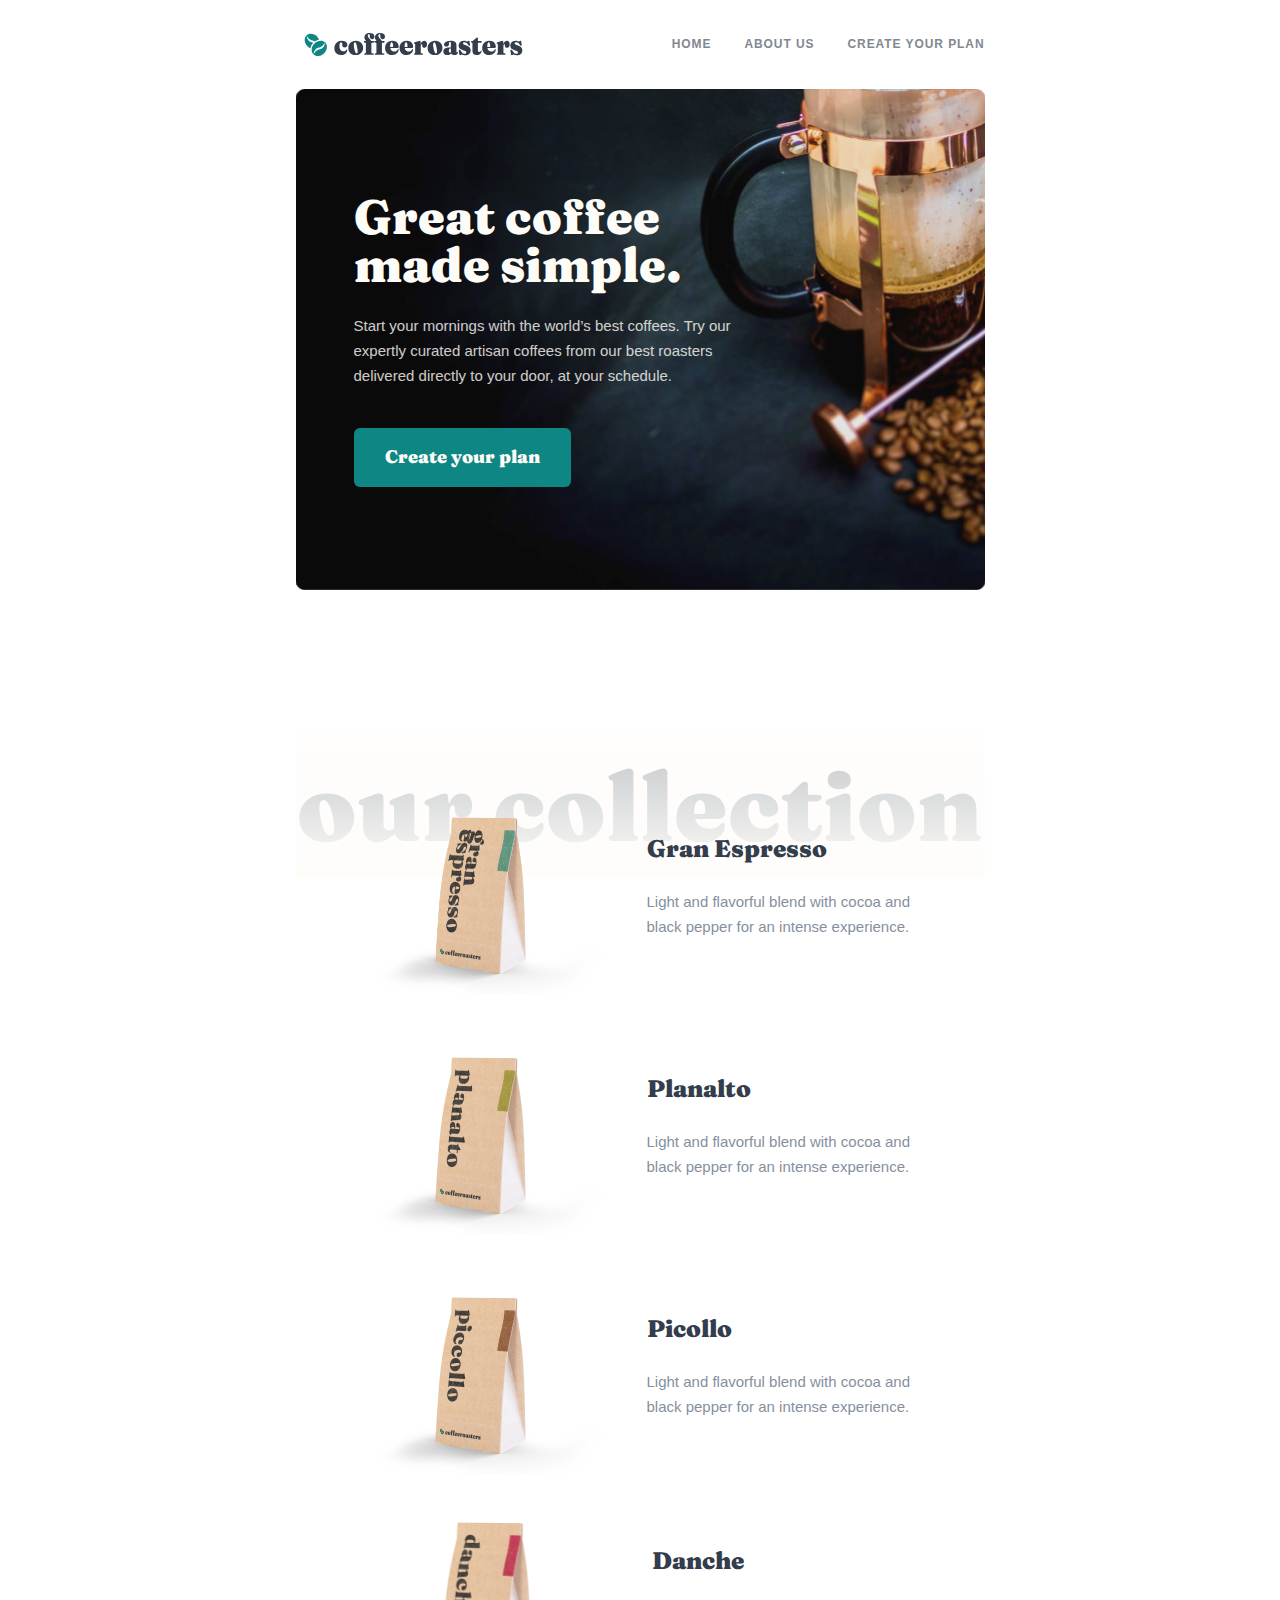
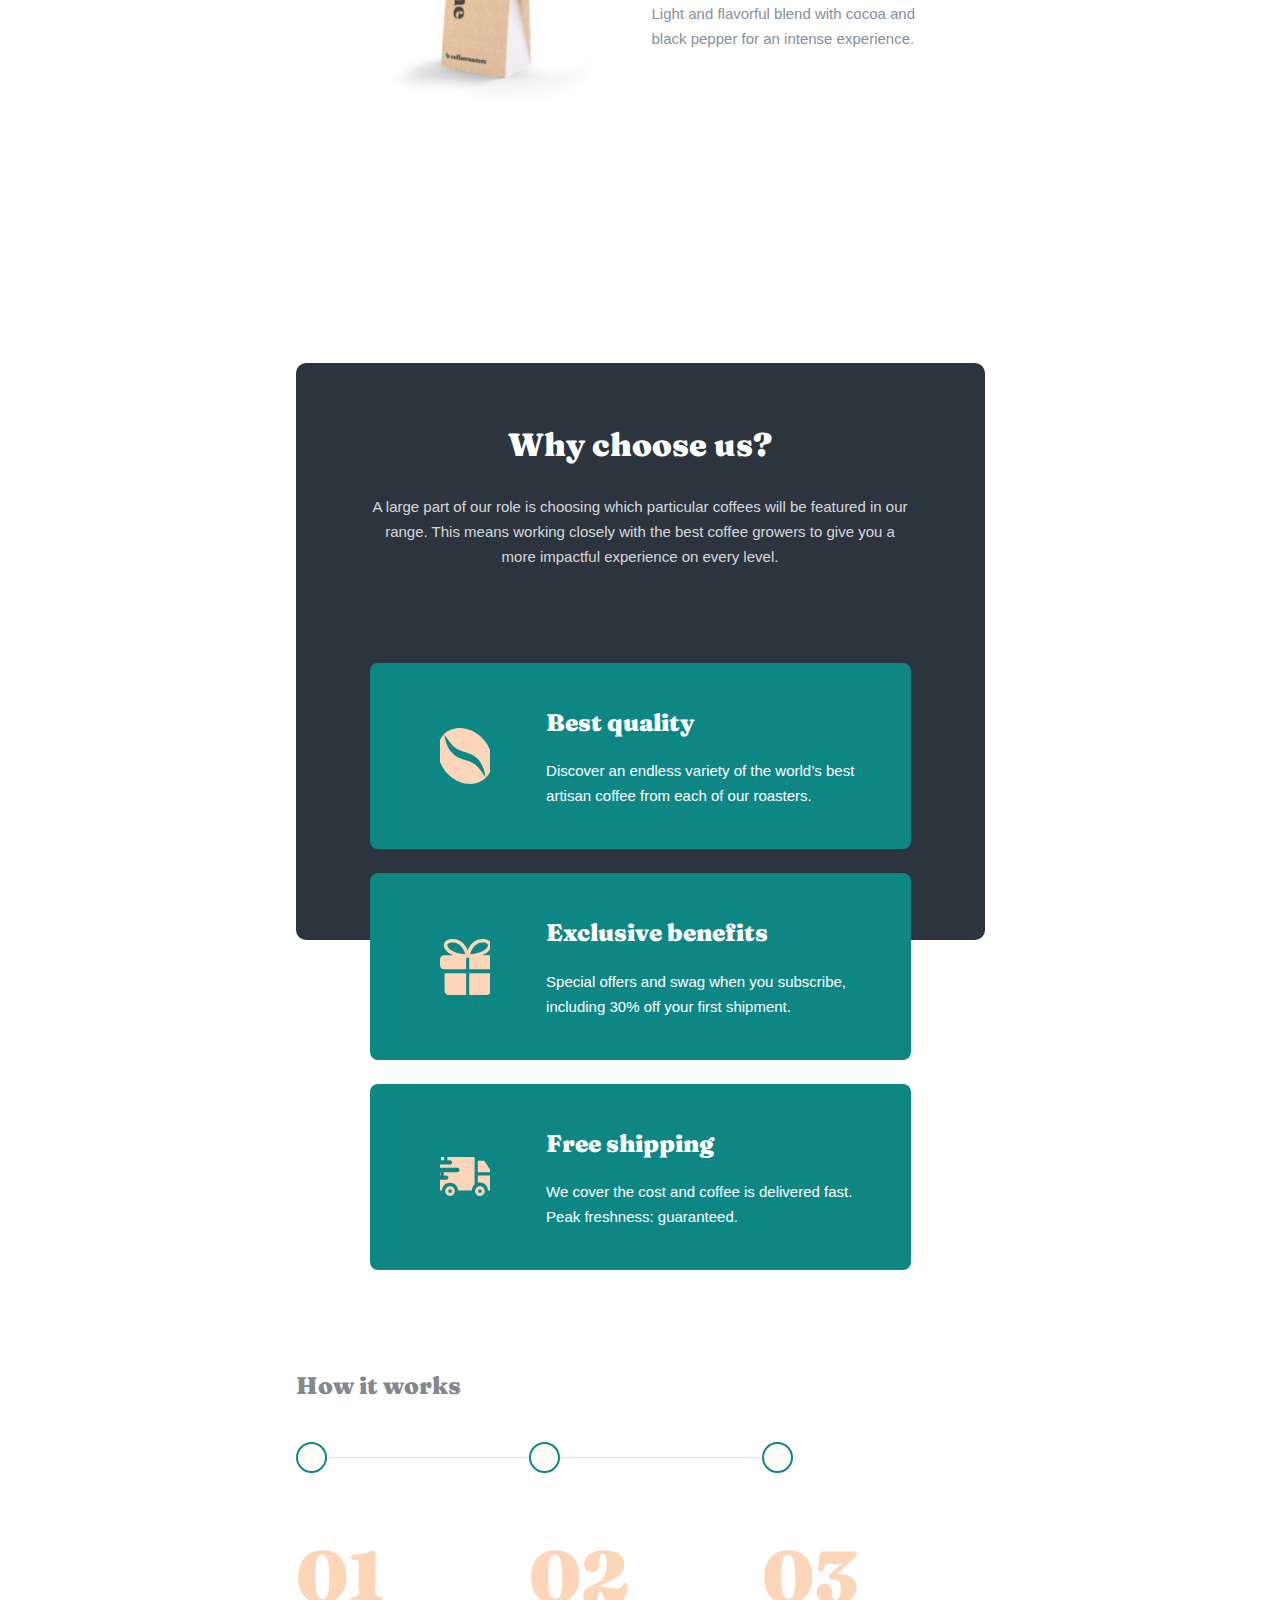
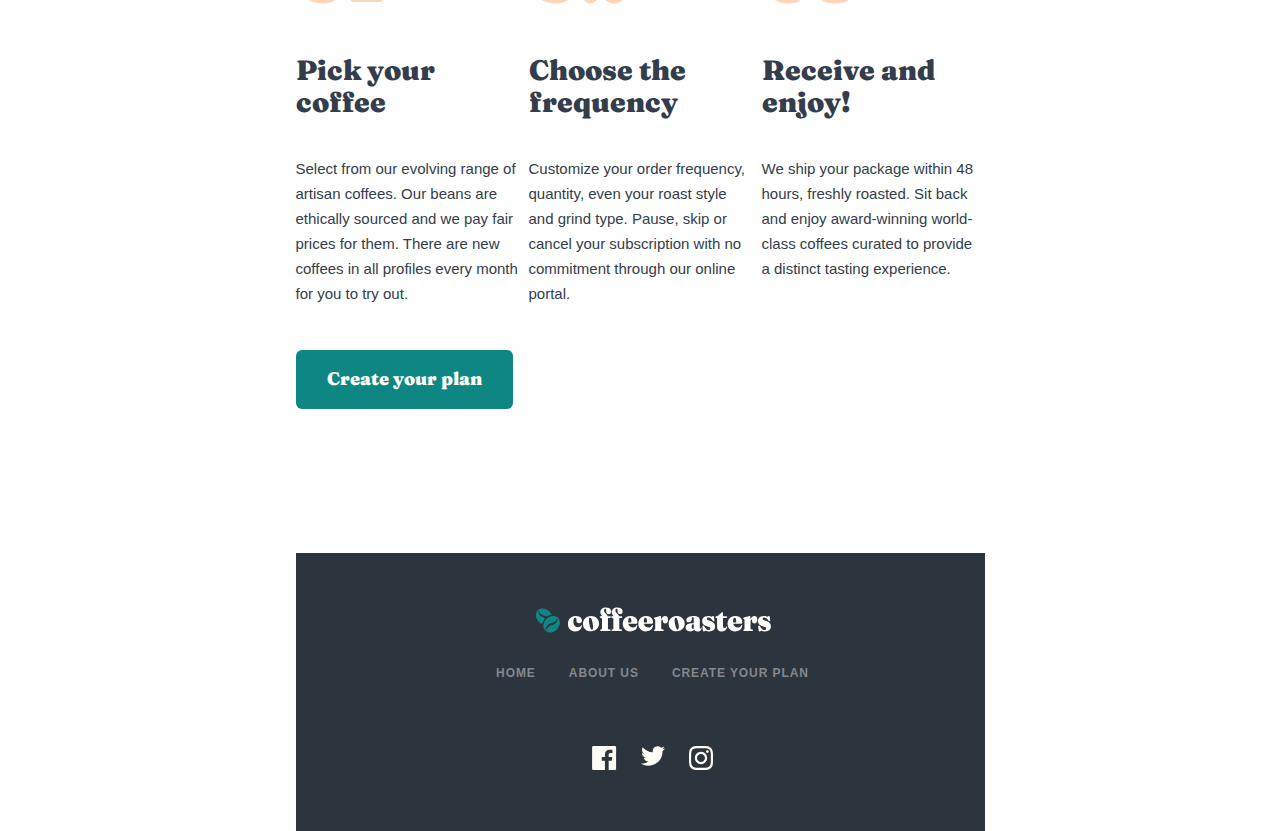
==== index.html @ a7ab8306 "yangi coffe maket" ====
<!DOCTYPE html>
<html lang="en">
  <head>
    <meta charset="UTF-8" />
    <meta http-equiv="X-UA-Compatible" content="IE=edge" />
    <meta name="viewport" content="width=device-width, initial-scale=1.0" />
    <title>Coffee - Bahromiy</title>
    <link rel="stylesheet" href="css/main.css" />
  </head>
  <body>

    <!-- <h1>Coffe - Muhammad Bahromiy</h1> -->

    <div class="container">
      <header class="site-header">
        <div class="site-header__container">
          <a href="#" class="site-header__logo">
            <img
              src="img/site-logo-black.svg"
              alt="Site logo"
              class="site-header__logo-img"
            />
          </a>

          <button class="site-header__burger">
            <span class="site-header__burger-inner"></span>
            <span class="visually-hidden">Menu toggler button</span>
          </button>

          <nav class="nav site-header__nav">
            <ul class="nav__list">
              <li class="nav__list-item">
                <a href="#" class="nav__link site-header__nav-link">Home</a>
              </li>
              <li class="nav__list-item">
                <a href="#" class="nav__link site-header__nav-link">About us</a>
              </li>
              <li class="nav__list-item">
                <a href="#" class="nav__link site-header__nav-link"
                  >Create your plan</a
                >
              </li>
            </ul>
          </nav>
        </div>
      </header>
    </div>

    <main>
      <!-- INTRO -->
      <div class="container">
        <div class="intro intro__content-wrapper">
          <div class="intro__content">
            <p class="intro__title">Great coffee made simple.</p>
            <p class="intro__description">
              Start your mornings with the world’s best coffees. Try our
              expertly curated artisan coffees from our best roasters delivered
              directly to your door, at your schedule.
            </p>
            <a href="#" class="intro__link main-link">Create your plan</a>
          </div>
        </div>
      </div>
      <!-- // INTRO -->

      <!-- COLLECTION -->
      <div class="container">
        <section class="collection">
          <h2 class="collection__title">Our Collection</h2>
          <ul class="collection__list">
            <li class="collection__item">
              <img
                src="img/gran-espresso.png"
                class="collection__item-img"
                width="256"
                height="193"
                alt="Coffee"
              />
              <div class="collection__item-content">
                <h3 class="collection__item-title">Gran Espresso</h3>
                <p class="collection__item-description">
                  Light and flavorful blend with cocoa and black pepper for an
                  intense experience.
                </p>
              </div>
            </li>
            <li class="collection__item">
              <img
                src="img/planato.png"
                class="collection__item-img"
                width="256"
                height="193"
                alt="Coffee"
              />
              <div class="collection__item-content">
                <h3 class="collection__item-title">Planalto</h3>
                <p class="collection__item-description">
                  Light and flavorful blend with cocoa and black pepper for an
                  intense experience.
                </p>
              </div>
            </li>
            <li class="collection__item">
              <img
                src="img/picollo.png"
                class="collection__item-img"
                width="256"
                height="193"
                alt="Coffee"
              />
              <div class="collection__item-content">
                <h3 class="collection__item-title">Picollo</h3>
                <p class="collection__item-description">
                  Light and flavorful blend with cocoa and black pepper for an
                  intense experience.
                </p>
              </div>
            </li>
            <li class="collection__item">
              <img
                src="img/danche.png"
                class="collection__item-img"
                width="234"
                height="177"
                alt="Coffee"
              />
              <div class="collection__item-content">
                <h3 class="collection__item-title">Danche</h3>
                <p class="collection__item-description">
                  Light and flavorful blend with cocoa and black pepper for an
                  intense experience.
                </p>
              </div>
            </li>
          </ul>
        </section>
        <!-- // COLLECTION -->
      </div>

      <!-- BENEFITS -->
      <div class="container">
        <section class="benefits">
          <div class="benefits__wrapper">
            <h2 class="benefits__title">Why choose us?</h2>
            <p class="benefits__description">
              A large part of our role is choosing which particular coffees will
              be featured in our range. This means working closely with the best
              coffee growers to give you a more impactful experience on every
              level.
            </p>
          </div>
          <ul class="benefits__list">
            <li class="benefits__list-item benefits__list-item--quality">
              <div class="benefits__list-item-wrapper">
                <h3 class="benefits__list-title">Best quality</h3>
                <p class="benefits__list-descriptiom">
                  Discover an endless variety of the world’s best artisan coffee
                  from each of our roasters.
                </p>
              </div>
            </li>
            <li class="benefits__list-item benefits__list-item--benefits">
              <div class="benefits__list-item-wrapper">
                <h3 class="benefits__list-title">Exclusive benefits</h3>
                <p class="benefits__list-descriptiom">
                  Special offers and swag when you subscribe, including 30% off
                  your first shipment.
                </p>
              </div>
            </li>
            <li class="benefits__list-item benefits__list-item--shipping">
              <div class="benefits__list-item-wrapper">
                <h3 class="benefits__list-title">Free shipping</h3>
                <p class="benefits__list-descriptiom">
                  We cover the cost and coffee is delivered fast. Peak
                  freshness: guaranteed.
                </p>
              </div>
            </li>
          </ul>
        </section>
      </div>  

      <!-- WORKS -->
      <div class="container">
        <section class="works">
          <h2 class="works__title">How it works</h2>
          <ol class="works__list">
            <li class="works__list-item works-item">
              <p class="works-item__number">01</p>
              <h3 class="works-item__title works-item__title--coffee">
                Pick your coffee
              </h3>
              <p class="works-item__description">
                Select from our evolving range of artisan coffees. Our beans are
                ethically sourced and we pay fair prices for them. There are new
                coffees in all profiles every month for you to try out.
              </p>
            </li>
            <li class="works__list-item works-item">
              <p class="works-item__number">02</p>
              <h3 class="works-item__title">Choose the frequency</h3>
              <p class="works-item__description">
                Customize your order frequency, quantity, even your roast style
                and grind type. Pause, skip or cancel your subscription with no
                commitment through our online portal.
              </p>
            </li>
            <li class="works__list-item works-item">
              <p class="works-item__number">03</p>
              <h3 class="works-item__title">Receive and enjoy!</h3>
              <p class="works-item__description">
                We ship your package within 48 hours, freshly roasted. Sit back
                and enjoy award-winning world-class coffees curated to provide a
                distinct tasting experience.
              </p>
            </li>
          </ol>
          <div class="works__link-wrapper">
            <a href="#" class="works-link main-link intro-link"
              >Create your plan</a
            >
          </div>
        </section>
      </div>

      <!-- // WORKS -->

      <!-- FOOTER -->
      <div class="container">
        <footer class="footer">
          <div class="footer__container">
            <a href="" class="footer__logo">
              <img
                src="img/site-logo-white.svg"
                alt="Site logo"
                class="footer__logo-img"
              />
            </a>
            <div class="footer__nav-media-wrapper">
              <nav class="nav footer__nav">
                <ul class="nav__list">
                  <li class="nav__list-item footer__nav-item">Home</li>
                  <li class="nav__list-item footer__nav-item">About us</li>
                  <li class="nav__list-item footer__nav-item">
                    Create your plan
                  </li>
                </ul>
              </nav>
              <ul class="footer__social-media-links">
                <li class="footer__media-link">
                  <a href="#" class="nav__link">
                    <svg
                      class="footer__media-link-hover"
                      width="25"
                      height="24"
                      viewBox="0 0 25 24"
                      fill="#FEFCF7"
                      xmlns="http://www.w3.org/2000/svg"
                    >
                      <path
                        d="M22.7752 0H1.42522C0.69322 0 0.10022 0.593 0.10022 1.325V22.676C0.10022 23.407 0.69322 24 1.42522 24H12.9202V14.706H9.79222V11.084H12.9202V8.413C12.9202 5.313 14.8132 3.625 17.5792 3.625C18.9042 3.625 20.0422 3.724 20.3742 3.768V7.008L18.4562 7.009C16.9522 7.009 16.6612 7.724 16.6612 8.772V11.085H20.2482L19.7812 14.707H16.6612V24H22.7772C23.5072 24 24.1002 23.407 24.1002 22.675V1.325C24.1002 0.593 23.5072 0 22.7752 0Z"
                      />
                    </svg>
                  </a>
                </li>
                <li class="footer__media-link">
                  <a href="#" class="nav__link">
                    <svg
                      class="footer__media-link-hover"
                      width="24"
                      height="20"
                      viewBox="0 0 24 20"
                      fill="#FEFCF7"
                      xmlns="http://www.w3.org/2000/svg"
                    >
                      <path
                        id="Path"
                        d="M24 2.55705C23.117 2.94905 22.168 3.21305 21.172 3.33205C22.189 2.72305 22.97 1.75805 23.337 0.608047C22.386 1.17205 21.332 1.58205 20.21 1.80305C19.313 0.846047 18.032 0.248047 16.616 0.248047C13.437 0.248047 11.101 3.21405 11.819 6.29305C7.728 6.08805 4.1 4.12805 1.671 1.14905C0.381 3.36205 1.002 6.25705 3.194 7.72305C2.388 7.69705 1.628 7.47605 0.965 7.10705C0.911 9.38805 2.546 11.522 4.914 11.997C4.221 12.185 3.462 12.229 2.69 12.081C3.316 14.037 5.134 15.46 7.29 15.5C5.22 17.123 2.612 17.848 0 17.54C2.179 18.937 4.768 19.752 7.548 19.752C16.69 19.752 21.855 12.031 21.543 5.10605C22.505 4.41105 23.34 3.54405 24 2.55705Z"
                      />
                    </svg>
                  </a>
                </li>
                <li class="footer__media-link">
                  <a href="#" class="nav__link">
                    <svg
                      class="footer__media-link-hover"
                      width="24"
                      height="24"
                      viewBox="0 0 24 24"
                      fill="#FEFCF7"
                      xmlns="http://www.w3.org/2000/svg"
                    >
                      <path
                        id="Shape"
                        fill-rule="evenodd"
                        clip-rule="evenodd"
                        d="M12 0C8.741 0 8.333 0.014 7.053 0.072C2.695 0.272 0.273 2.69 0.073 7.052C0.014 8.333 0 8.741 0 12C0 15.259 0.014 15.668 0.072 16.948C0.272 21.306 2.69 23.728 7.052 23.928C8.333 23.986 8.741 24 12 24C15.259 24 15.668 23.986 16.948 23.928C21.302 23.728 23.73 21.31 23.927 16.948C23.986 15.668 24 15.259 24 12C24 8.741 23.986 8.333 23.928 7.053C23.732 2.699 21.311 0.273 16.949 0.073C15.668 0.014 15.259 0 12 0ZM12 2.163C15.204 2.163 15.584 2.175 16.85 2.233C20.102 2.381 21.621 3.924 21.769 7.152C21.827 8.417 21.838 8.797 21.838 12.001C21.838 15.206 21.826 15.585 21.769 16.85C21.62 20.075 20.105 21.621 16.85 21.769C15.584 21.827 15.206 21.839 12 21.839C8.796 21.839 8.416 21.827 7.151 21.769C3.891 21.62 2.38 20.07 2.232 16.849C2.174 15.584 2.162 15.205 2.162 12C2.162 8.796 2.175 8.417 2.232 7.151C2.381 3.924 3.896 2.38 7.151 2.232C8.417 2.175 8.796 2.163 12 2.163ZM5.838 12C5.838 8.597 8.597 5.838 12 5.838C15.403 5.838 18.162 8.597 18.162 12C18.162 15.404 15.403 18.163 12 18.163C8.597 18.163 5.838 15.403 5.838 12ZM12 16C9.791 16 8 14.21 8 12C8 9.791 9.791 8 12 8C14.209 8 16 9.791 16 12C16 14.21 14.209 16 12 16ZM16.965 5.595C16.965 4.8 17.61 4.155 18.406 4.155C19.201 4.155 19.845 4.8 19.845 5.595C19.845 6.39 19.201 7.035 18.406 7.035C17.61 7.035 16.965 6.39 16.965 5.595Z"
                      />
                    </svg>
                  </a>
                </li>
              </ul>
            </div>
          </div>
        </footer>
      </div>

      <!-- // FOOTER -->
      <script>
        const elToggler = document.querySelector(".site-header__burger");
        const elHeader = document.querySelector(".site-header");

        elToggler.addEventListener("click", function () {
          elHeader.classList.toggle("site-header__nav--opened");
          elToggler.classList.toggle("site-header__burger--opened");
        });
      </script>
    </main>
  </body>
</html>
---- css/main.css ----
*,
*::before,
*::after {
  box-sizing: border-box;
}

body {
  margin: 0;
  padding: 0;
  font-family: "Barlow", "Arial", sans-serif;
  font-size: 16px;
  line-height: 1.6;
  color: #333D4B;
}

img {
  display: block;
}

.visually-hidden {
  clip: rect(0 0 0 0);
  -webkit-clip-path: inset(50%);
          clip-path: inset(50%);
  height: 1px;
  overflow: hidden;
  position: absolute;
  white-space: nowrap;
  width: 1px;
}

/* barlow-regular - latin */
@font-face {
  font-family: "Barlow";
  font-style: normal;
  font-weight: 400;
  src: local(""), url("../fonts/barlow-v12-latin-regular.woff2") format("woff2"), url("../fonts/barlow-v12-latin-regular.woff") format("woff"); /* Chrome 6+, Firefox 3.6+, IE 9+, Safari 5.1+ */
}
/* barlow-700 - latin */
@font-face {
  font-family: "Barlow";
  font-style: normal;
  font-weight: 700;
  src: local(""), url("../fonts/barlow-v12-latin-700.woff2") format("woff2"), url("../fonts/barlow-v12-latin-700.woff") format("woff"); /* Chrome 6+, Firefox 3.6+, IE 9+, Safari 5.1+ */
}
/* fraunces-regular - latin */
@font-face {
  font-family: "Fraunces";
  font-style: normal;
  font-weight: 400;
  src: local(""), url("../fonts/fraunces-v23-latin-regular.woff2") format("woff2"), url("../fonts/fraunces-v23-latin-regular.woff") format("woff"); /* Chrome 6+, Firefox 3.6+, IE 9+, Safari 5.1+ */
}
/* fraunces-900 - latin */
@font-face {
  font-family: "Fraunces";
  font-style: normal;
  font-weight: 900;
  src: local(""), url("../fonts/fraunces-v23-latin-900.woff2") format("woff2"), url("../fonts/fraunces-v23-latin-900.woff") format("woff"); /* Chrome 6+, Firefox 3.6+, IE 9+, Safari 5.1+ */
}
/*! normalize.css v8.0.1 | MIT License | github.com/necolas/normalize.css */
/* Document
   ========================================================================== */
/**
 * 1. Correct the line height in all browsers.
 * 2. Prevent adjustments of font size after orientation changes in iOS.
 */
html {
  line-height: 1.15; /* 1 */
  -webkit-text-size-adjust: 100%; /* 2 */
}

/* Sections
   ========================================================================== */
/**
 * Remove the margin in all browsers.
 */
body {
  margin: 0;
}

/**
 * Render the `main` element consistently in IE.
 */
main {
  display: block;
}

/**
 * Correct the font size and margin on `h1` elements within `section` and
 * `article` contexts in Chrome, Firefox, and Safari.
 */
h1 {
  font-size: 2em;
  margin: 0.67em 0;
}

/* Grouping content
   ========================================================================== */
/**
 * 1. Add the correct box sizing in Firefox.
 * 2. Show the overflow in Edge and IE.
 */
hr {
  box-sizing: content-box; /* 1 */
  height: 0; /* 1 */
  overflow: visible; /* 2 */
}

/**
 * 1. Correct the inheritance and scaling of font size in all browsers.
 * 2. Correct the odd `em` font sizing in all browsers.
 */
pre {
  font-family: monospace, monospace; /* 1 */
  font-size: 1em; /* 2 */
}

/* Text-level semantics
   ========================================================================== */
/**
 * Remove the gray background on active links in IE 10.
 */
a {
  background-color: transparent;
}

/**
 * 1. Remove the bottom border in Chrome 57-
 * 2. Add the correct text decoration in Chrome, Edge, IE, Opera, and Safari.
 */
abbr[title] {
  border-bottom: none; /* 1 */
  text-decoration: underline; /* 2 */
  -webkit-text-decoration: underline dotted;
          text-decoration: underline dotted; /* 2 */
}

/**
 * Add the correct font weight in Chrome, Edge, and Safari.
 */
b,
strong {
  font-weight: bolder;
}

/**
 * 1. Correct the inheritance and scaling of font size in all browsers.
 * 2. Correct the odd `em` font sizing in all browsers.
 */
code,
kbd,
samp {
  font-family: monospace, monospace; /* 1 */
  font-size: 1em; /* 2 */
}

/**
 * Add the correct font size in all browsers.
 */
small {
  font-size: 80%;
}

/**
 * Prevent `sub` and `sup` elements from affecting the line height in
 * all browsers.
 */
sub,
sup {
  font-size: 75%;
  line-height: 0;
  position: relative;
  vertical-align: baseline;
}

sub {
  bottom: -0.25em;
}

sup {
  top: -0.5em;
}

/* Embedded content
   ========================================================================== */
/**
 * Remove the border on images inside links in IE 10.
 */
img {
  border-style: none;
}

/* Forms
   ========================================================================== */
/**
 * 1. Change the font styles in all browsers.
 * 2. Remove the margin in Firefox and Safari.
 */
button,
input,
optgroup,
select,
textarea {
  font-family: inherit; /* 1 */
  font-size: 100%; /* 1 */
  line-height: 1.15; /* 1 */
  margin: 0; /* 2 */
}

/**
 * Show the overflow in IE.
 * 1. Show the overflow in Edge.
 */
button,
input { /* 1 */
  overflow: visible;
}

/**
 * Remove the inheritance of text transform in Edge, Firefox, and IE.
 * 1. Remove the inheritance of text transform in Firefox.
 */
button,
select { /* 1 */
  text-transform: none;
}

/**
 * Correct the inability to style clickable types in iOS and Safari.
 */
button,
[type=button],
[type=reset],
[type=submit] {
  -webkit-appearance: button;
}

/**
 * Remove the inner border and padding in Firefox.
 */
button::-moz-focus-inner,
[type=button]::-moz-focus-inner,
[type=reset]::-moz-focus-inner,
[type=submit]::-moz-focus-inner {
  border-style: none;
  padding: 0;
}

/**
 * Restore the focus styles unset by the previous rule.
 */
button:-moz-focusring,
[type=button]:-moz-focusring,
[type=reset]:-moz-focusring,
[type=submit]:-moz-focusring {
  outline: 1px dotted ButtonText;
}

/**
 * Correct the padding in Firefox.
 */
fieldset {
  padding: 0.35em 0.75em 0.625em;
}

/**
 * 1. Correct the text wrapping in Edge and IE.
 * 2. Correct the color inheritance from `fieldset` elements in IE.
 * 3. Remove the padding so developers are not caught out when they zero out
 *    `fieldset` elements in all browsers.
 */
legend {
  box-sizing: border-box; /* 1 */
  color: inherit; /* 2 */
  display: table; /* 1 */
  max-width: 100%; /* 1 */
  padding: 0; /* 3 */
  white-space: normal; /* 1 */
}

/**
 * Add the correct vertical alignment in Chrome, Firefox, and Opera.
 */
progress {
  vertical-align: baseline;
}

/**
 * Remove the default vertical scrollbar in IE 10+.
 */
textarea {
  overflow: auto;
}

/**
 * 1. Add the correct box sizing in IE 10.
 * 2. Remove the padding in IE 10.
 */
[type=checkbox],
[type=radio] {
  box-sizing: border-box; /* 1 */
  padding: 0; /* 2 */
}

/**
 * Correct the cursor style of increment and decrement buttons in Chrome.
 */
[type=number]::-webkit-inner-spin-button,
[type=number]::-webkit-outer-spin-button {
  height: auto;
}

/**
 * 1. Correct the odd appearance in Chrome and Safari.
 * 2. Correct the outline style in Safari.
 */
[type=search] {
  -webkit-appearance: textfield; /* 1 */
  outline-offset: -2px; /* 2 */
}

/**
 * Remove the inner padding in Chrome and Safari on macOS.
 */
[type=search]::-webkit-search-decoration {
  -webkit-appearance: none;
}

/**
 * 1. Correct the inability to style clickable types in iOS and Safari.
 * 2. Change font properties to `inherit` in Safari.
 */
::-webkit-file-upload-button {
  -webkit-appearance: button; /* 1 */
  font: inherit; /* 2 */
}

/* Interactive
   ========================================================================== */
/*
 * Add the correct display in Edge, IE 10+, and Firefox.
 */
details {
  display: block;
}

/*
 * Add the correct display in all browsers.
 */
summary {
  display: list-item;
}

/* Misc
   ========================================================================== */
/**
 * Add the correct display in IE 10+.
 */
template {
  display: none;
}

/**
 * Add the correct display in IE 10.
 */
[hidden] {
  display: none;
}

.container {
  max-width: 1310px;
  margin: 0 auto;
  padding: 0 15px;
}

@media only screen and (max-width: 1280px) {
  .container {
    max-width: 719px;
  }
}
@media only screen and (max-width: 689px) {
  .container {
    max-width: 357px;
  }
}
.nav__list {
  padding: 0;
  margin: 0;
  list-style: none;
  display: flex;
}

.nav__list-item {
  color: #83888F;
  margin-right: 33px;
  font-weight: 700;
  font-size: 12px;
  line-height: 15px;
  letter-spacing: 0.923077px;
  text-transform: uppercase;
}

.nav__list-item:last-child {
  margin-right: 0;
}

.nav__link {
  text-decoration: none;
  color: #83888F;
}

@media screen and (max-width: 689px) {
  .nav__list {
    flex-direction: column;
    align-items: center;
  }
  .nav__list-item {
    margin: 0;
    margin-bottom: 24px;
  }
  .nav__list-item:last-child {
    margin-bottom: 0;
  }
}
.intro {
  background-image: url(../img/backgorund-coffe.jpg);
  background-size: 100%;
  background-repeat: no-repeat;
  padding-top: 117px;
  padding-left: 85px;
  padding-bottom: 116px;
}

.intro__content {
  max-width: 520px;
}

.intro__title {
  font-family: "Fraunces", serif;
  font-weight: 900;
  font-size: 72px;
  line-height: 72px;
  color: #FEFCF7;
  margin: 0;
}

.intro__description {
  font-weight: 400;
  font-size: 16px;
  line-height: 26px;
  color: #FEFCF7;
  mix-blend-mode: normal;
  margin: 0;
  margin-top: 32px;
  margin-bottom: 56px;
  opacity: 0.8;
}

@media screen and (max-width: 1280px) {
  .intro {
    background-image: url(../../img/intro-bg-tablet.png);
    background-size: cover;
    background-position: center;
    max-width: 689px;
    height: 500;
    padding-top: 104px;
    padding-left: 58px;
    padding-bottom: 103px;
  }
  .intro__content {
    max-width: 398px;
  }
  .intro__title {
    font-size: 48px;
    line-height: 48px;
  }
  .intro__description {
    font-size: 15px;
    line-height: 25px;
    margin: 24px 0 40px;
  }
}
@media screen and (max-width: 1280px) {
  .intro {
    background-image: url(../../img/intro-bg-tablet.png);
  }
}
@media screen and (max-width: 689px) {
  .intro__content-wrapper {
    position: relative;
  }
  .intro {
    background-image: url(../../img/intro-bg-mobile.png);
    max-width: 327px;
    padding: 100px 24px;
  }
  .intro__content {
    max-width: 279px;
    text-align: center;
  }
  .intro__title {
    font-size: 40px;
    line-height: 40px;
  }
  .intro__description {
    margin-bottom: 39px;
  }
}
.site-header__container {
  display: flex;
  align-items: center;
  justify-content: space-between;
  padding-top: 32px;
  padding-bottom: 32px;
}

.site-header__logo {
  z-index: 1;
}

.site-header__logo-img {
  width: 236px;
  height: 26px;
}

.site-header__burger {
  display: none;
  z-index: 1;
}

.site-header__nav-link:hover {
  transition: 0.5s ease all;
  color: #333D4B;
}

@media screen and (max-width: 1280px) {
  .site-header__logo-img {
    width: 235px;
    height: 25px;
  }
}
@media only screen and (max-width: 689px) {
  @-webkit-keyframes nav-open {
    0% {
      transform: translateY(-100%);
    }
  }
  @keyframes nav-open {
    0% {
      transform: translateY(-100%);
    }
  }
  .site-header {
    position: relative;
  }
  .site-header__nav {
    display: none;
    position: absolute;
    top: 100%;
    left: 0;
    width: 100%;
    height: calc(100vh - 82px);
    background-color: #fff;
    background: linear-gradient(180deg, #FEFCF7 55.94%, rgba(254, 252, 247, 0.504981) 100%);
  }
  .site-header__button {
    display: inline-block;
  }
  .site-header__logo-img {
    width: 140px;
    height: 18px;
  }
  .site-header__burger {
    cursor: pointer;
    min-height: 15px;
    width: 20px;
    display: block;
    border: none;
    background-color: transparent;
    padding: 0;
    position: relative;
  }
  .site-header__burger-inner,
.site-header__burger::after,
.site-header__burger::before {
    display: block;
    width: 20px;
    height: 3px;
    background-color: #333D4B;
    content: "";
    border-radius: 1.5px;
    transition: 0.5s ease all;
  }
  .site-header__burger-inner {
    margin: 3px 0;
  }
  .site-header__burger--opened .site-header__burger-inner {
    display: none;
  }
  .site-header__burger--opened::before,
.site-header__burger--opened::after {
    position: absolute;
    top: 50%;
    left: 0;
  }
  .site-header__burger--opened::before {
    transform: translateY(-50%) rotate(45deg);
  }
  .site-header__burger--opened::after {
    transform: translateY(-50%) rotate(-45deg);
  }
  .site-header__nav--opened {
    background-color: #FEFCF7;
  }
  .site-header__nav--opened .site-header__nav {
    display: block;
    -webkit-animation: 0.3s ease nav-open;
            animation: 0.3s ease nav-open;
  }
  .site-header__nav-link {
    font-family: "Fraunces", serif;
    font-weight: 900;
    font-size: 24px;
    line-height: 32px;
    color: #333D4B;
  }
  .site-header__nav--opened {
    display: block;
    z-index: 1;
  }
}
.collection {
  margin-top: 136px;
}

.collection__title {
  margin: 0;
  font-family: "Fraunces", serif;
  font-size: 150px;
  text-align: center;
  font-weight: 900;
  position: relative;
  text-transform: lowercase;
  opacity: 0.5;
  line-height: 1.5;
  color: #333D4B;
}
.collection__title::before {
  position: absolute;
  left: 0%;
  right: 0%;
  top: 0%;
  bottom: 0%;
  content: "";
  display: block;
  background: linear-gradient(180deg, rgba(254, 252, 247, 0.412) 0%, #fefcf7 100%);
}

.collection__list {
  padding: 0;
  margin: 0;
  list-style: none;
  display: flex;
  flex-wrap: wrap;
  align-items: end;
  justify-content: center;
  transform: translateY(calc(-50% + 90px));
}

.collection__item {
  width: 256px;
  margin-right: 30px;
}

.collection__item:last-child {
  margin-right: 0;
}

.collection__item-title {
  margin-top: 71px;
  margin-bottom: 24px;
  font-family: "Fraunces", serif;
  font-weight: 900;
  font-size: 24px;
  line-height: 32px;
  text-align: center;
  color: #333D4B;
}

.collection__item-description {
  margin: 0;
  text-align: center;
  color: #85909e;
}

@media screen and (max-width: 1280px) {
  .collection {
    margin-top: 144px;
  }
  .collection__title {
    font-size: 96px;
  }
  .collection__list {
    flex-direction: column;
    transform: translateY(-76px);
    padding-left: 59px;
  }
  .collection__item {
    display: flex;
    align-items: center;
    width: 100%;
    margin: 0;
    margin-bottom: 47px;
  }
  .collection__item:last-child {
    margin-bottom: 0;
    padding-left: 27px;
  }
  .collection__item-content {
    max-width: 282px;
    margin-left: 36px;
    padding-bottom: 24px;
  }
  .collection__item-title {
    text-align: left;
    margin: 0;
    margin-bottom: 24px;
    line-height: 32px;
  }
  .collection__item-description {
    margin: 0;
    text-align: left;
    color: #85909e;
    font-size: 15px;
    line-height: 25px;
  }
}
@media screen and (max-width: 689px) {
  .collection {
    margin-top: 120px;
  }
  .collection__title {
    font-size: 40px;
    text-align: center;
  }
  .collection__list {
    flex-direction: column;
    margin-top: 80px;
    align-items: center;
    padding: 0;
  }
  .collection__item {
    display: flex;
    flex-direction: column;
    width: 100%;
    margin: 0;
  }
  .collection__item:last-child {
    padding-left: 0;
  }
  .collection__item-title, .collection__item-description {
    text-align: center;
  }
  .collection__item-content {
    margin: 0;
  }
}
.benefits {
  position: relative;
  margin-top: 188px;
  color: #fff;
}
.benefits::before {
  height: 577px;
  position: absolute;
  top: 0;
  left: 0;
  width: 100%;
  background-color: #2C343E;
  border-radius: 10px;
  padding: 100px 85px;
  color: #FEFCF7;
  padding: 100px 317px 370px;
  padding: 0;
  content: "";
}

.benefits__wrapper {
  text-align: center;
  position: relative;
  z-index: 1;
  color: #fff;
  max-width: 540px;
  margin: 0 auto;
  padding-top: 100px;
}

.benefits__title {
  font-family: "Fraunces";
  font-weight: 900;
  font-size: 40px;
  margin: 0 0 32px 0;
}

.benefits__description {
  margin: 0;
  mix-blend-mode: normal;
  opacity: 0.8;
}

.benefits__list {
  padding: 0;
  margin: 0;
  list-style: none;
  display: flex;
  align-items: stretch;
  justify-content: center;
  flex-wrap: wrap;
  position: relative;
  z-index: 1;
  margin-top: 86px;
}

.benefits__list-item {
  background: #0E8784;
  border-radius: 8px;
  width: 350px;
  padding: 72px 48px 48px 47px;
  text-align: center;
  margin-right: 30px;
}
.benefits__list-item:nth-child(3n) {
  margin-right: 0;
}

.benefits__list-item::before {
  background: url(../../img/coffee.svg) no-repeat center center;
  content: "";
  display: block;
  width: 71px;
  height: 71px;
  margin-left: 130px;
}

.benefits__list-title {
  margin: 0;
  margin-top: 56px;
  margin-bottom: 24px;
  font-family: "Fraunces";
  font-weight: 900;
  font-size: 24px;
}

.benefits__list-descriptiom {
  margin: 0;
}

.benefits__list-item--quality::before {
  background: url(../../img/coffee-bean.svg) no-repeat center center;
  content: "";
  display: block;
  width: 71px;
  height: 71px;
  margin: 0 auto;
}

.benefits__list-item--benefits::before {
  background: url(../../img/exclusive-benefits.svg);
  content: "";
  display: block;
  margin: 0 auto;
}

.benefits__list-item--shipping::before {
  background: url(../../img/delivery.svg) no-repeat center center;
  content: "";
  display: block;
  width: 71px;
  height: 71px;
  margin: 0 auto;
}

@media only screen and (max-width: 1280px) {
  .benefits {
    padding: 56px 74px 368px 74px;
    height: 573px;
  }
  .benefits__wrapper {
    padding: 0;
  }
  .benefits__title {
    font-size: 32px;
    margin: 0 0 24px 0;
  }
  .benefits__description {
    font-size: 15px;
    line-height: 25px;
  }
  .benefits__list {
    margin-top: 70px;
  }
  .benefits__list-item {
    width: 100%;
    padding: 41px 48px 41px 70px;
    text-align: left;
    margin-top: 24px;
    margin-right: 0;
    display: flex;
    justify-content: center;
    align-items: center;
  }
  .benefits__list-item-wrapper {
    width: 344px;
  }
  .benefits__list-title {
    margin: 0;
    margin-bottom: 16px;
  }
  .benefits__list-descriptiom {
    font-size: 15px;
    line-height: 25px;
  }
  .benefits__list-item--quality::before,
.benefits__list-item--benefits::before,
.benefits__list-item--shipping::before {
    margin: 0;
    margin-right: 56px;
    width: 55px;
    height: 56px;
    background-size: cover;
  }
  .benefits__list-item--shipping::before {
    width: 55px;
    height: 39px;
  }
}
@media only screen and (max-width: 689px) {
  .benefits {
    margin-top: 0px;
    padding: 64px 24px 661px 24px;
  }
  .benefits::before {
    height: 902px;
  }
  .benefits__title {
    font-size: 28px;
    line-height: 28px;
  }
  .benefits__list {
    margin-top: 64px;
  }
  .benefits__list-item {
    width: 100%;
    padding: 72px 35px 51px 35px;
    text-align: center;
    display: flex;
    flex-direction: column;
    align-items: center;
  }
  .benefits__list-item-wrapper {
    width: 100%;
  }
  .benefits__list-title {
    margin: 0;
    margin-top: 56px;
    margin-bottom: 24px;
  }
  .benefits__list-item--quality::before,
.benefits__list-item--benefits::before,
.benefits__list-item--shipping::before {
    margin: 0;
  }
}
.works {
  width: 1110px;
  display: block;
  margin: 0 auto;
  margin-top: 434px;
}

.works__title {
  font-family: "Fraunces", serif;
  font-style: normal;
  font-weight: 900;
  font-size: 24px;
  line-height: 32px;
  color: #83888F;
  margin: 0;
  margin-bottom: 80px;
}

.works__list {
  padding: 0;
  margin: 0;
  list-style: none;
  display: flex;
  width: 1045px;
  justify-content: flex-start;
  position: relative;
}

.works__list::before {
  position: absolute;
  right: 260px;
  top: 15px;
  content: "";
  display: block;
  width: 760px;
  height: 1px;
  background-color: #FDD6BA;
}

.works__link-wrapper {
  margin: 64px 0 200px;
}

@media screen and (max-width: 1280px) {
  .works {
    width: 689px;
  }
  .works__title {
    margin-bottom: 40px;
  }
  .works__list {
    width: 689px;
  }
  .works__list::before {
    width: 467px;
    left: 30px;
  }
  .works__link-wrapper {
    margin: 44px 0 144px;
  }
}
@media screen and (max-width: 689px) {
  .works {
    width: 100%;
    margin-top: 900px;
  }
  .works__title {
    margin-bottom: 80px;
    text-align: center;
  }
  .works__list {
    width: 327px;
    flex-direction: column;
    align-items: center;
    justify-content: space-between;
  }
  .works__list::before {
    display: none;
  }
  .works__link-wrapper {
    margin: 79px 0 120px;
    text-align: center;
  }
}
.works-item {
  margin-right: 95px;
}

.works-item:last-child {
  margin-right: 0;
}

.works__item-number {
  font-family: "Fraunces";
  font-style: normal;
  font-weight: 900;
  font-size: 72px;
  line-height: 72px;
  color: #FDD6BA;
}

.works-item:last-child {
  margin-right: 0;
}

.works-item__number {
  font-family: "Fraunces";
  font-style: normal;
  font-weight: 900;
  font-size: 72px;
  line-height: 72px;
  color: #FDD6BA;
  margin: 0;
}

.works-item__number::before {
  content: "";
  display: block;
  width: 31px;
  height: 31px;
  background: #FEFCF7;
  border: 2px solid #0E8784;
  border-radius: 50%;
  margin-bottom: 67px;
  position: relative;
  z-index: 1;
}

.works-item__title {
  -moz-columns: #85909e;
       columns: #85909e;
  font-family: "Fraunces", serif;
  font-style: normal;
  font-weight: 900;
  font-size: 32px;
  line-height: 36px;
  margin: 0;
  margin: 38px 0 42px;
}

.works-item__title--coffee {
  width: 255px;
}

.works-item__description {
  margin: 0;
}

@media screen and (max-width: 1280px) {
  .works-item {
    max-width: 223px;
    margin-right: 10px;
  }
  .works-item__title {
    -moz-columns: #85909e;
         columns: #85909e;
    font-family: "Fraunces", serif;
    font-style: normal;
    font-weight: 900;
    font-size: 28px;
    line-height: 32px;
    margin: 0;
    margin: 42px 0 38px;
  }
  .works-item__title--coffee {
    width: 100%;
  }
  .works-item__description {
    font-size: 15px;
    line-height: 25px;
  }
}
@media screen and (max-width: 689px) {
  .works-item {
    max-width: 327px;
    margin-right: 0;
    margin-bottom: 56px;
  }
  .works-item__number {
    text-align: center;
  }
  .works-item__number::before {
    display: none;
  }
  .works-item__title {
    text-align: center;
    margin: 24px 0 24px;
  }
  .works-item__description {
    max-width: 327px;
    text-align: center;
  }
}
.footer {
  background: #2C343E;
  padding-top: 47px;
  padding-bottom: 47px;
  padding-left: 85px;
  padding-right: 85px;
}

.footer__container {
  display: flex;
  align-items: center;
  justify-content: space-between;
  width: 1110px;
  margin-left: auto;
}

.footer__nav-media-wrapper {
  width: 772px;
  display: flex;
  align-items: center;
  justify-content: space-between;
}

.footer__social-media-links {
  padding: 0;
  margin: 0;
  list-style: none;
  display: flex;
}

.footer__media-link {
  margin-right: 24px;
}

.footer__media-link:last-child {
  margin-right: 0;
}

.footer__media-link-hover:hover {
  fill: #FDD6BA;
  transition: 0.5s ease all;
}

.footer__nav-item:hover {
  transition: 0.5s ease all;
  cursor: pointer;
  color: #FEFCF7;
}

@media screen and (max-width: 1280px) {
  .footer {
    padding: 54px 175px 54px 200px;
  }
  .footer__container {
    display: flex;
    align-items: center;
    justify-content: space-between;
    width: 1110px;
    margin-left: auto;
  }
  .footer__container {
    flex-direction: column;
    align-items: center;
    width: 100%;
    margin: 0;
  }
  .footer__nav-media-wrapper {
    width: 100%;
    display: flex;
    flex-direction: column;
    align-items: center;
    justify-content: space-between;
  }
  .footer__nav {
    margin-top: 33px;
    margin-bottom: 65px;
  }
}
@media screen and (max-width: 689px) {
  .footer {
    padding: 55px;
  }
}
.main-link {
  font-family: "Fraunces";
  font-size: 18px;
  min-width: 217px;
  display: inline-block;
  background-color: #0E8784;
  padding: 15px 31px;
  border-radius: 6px;
  color: #FEFCF7;
  text-decoration: none;
  font-weight: 700;
  text-align: center;
  transition: 0.5s ease all;
}
.main-link:hover {
  background: #66D2CF;
  cursor: pointer;
}/*# sourceMappingURL=main.css.map */
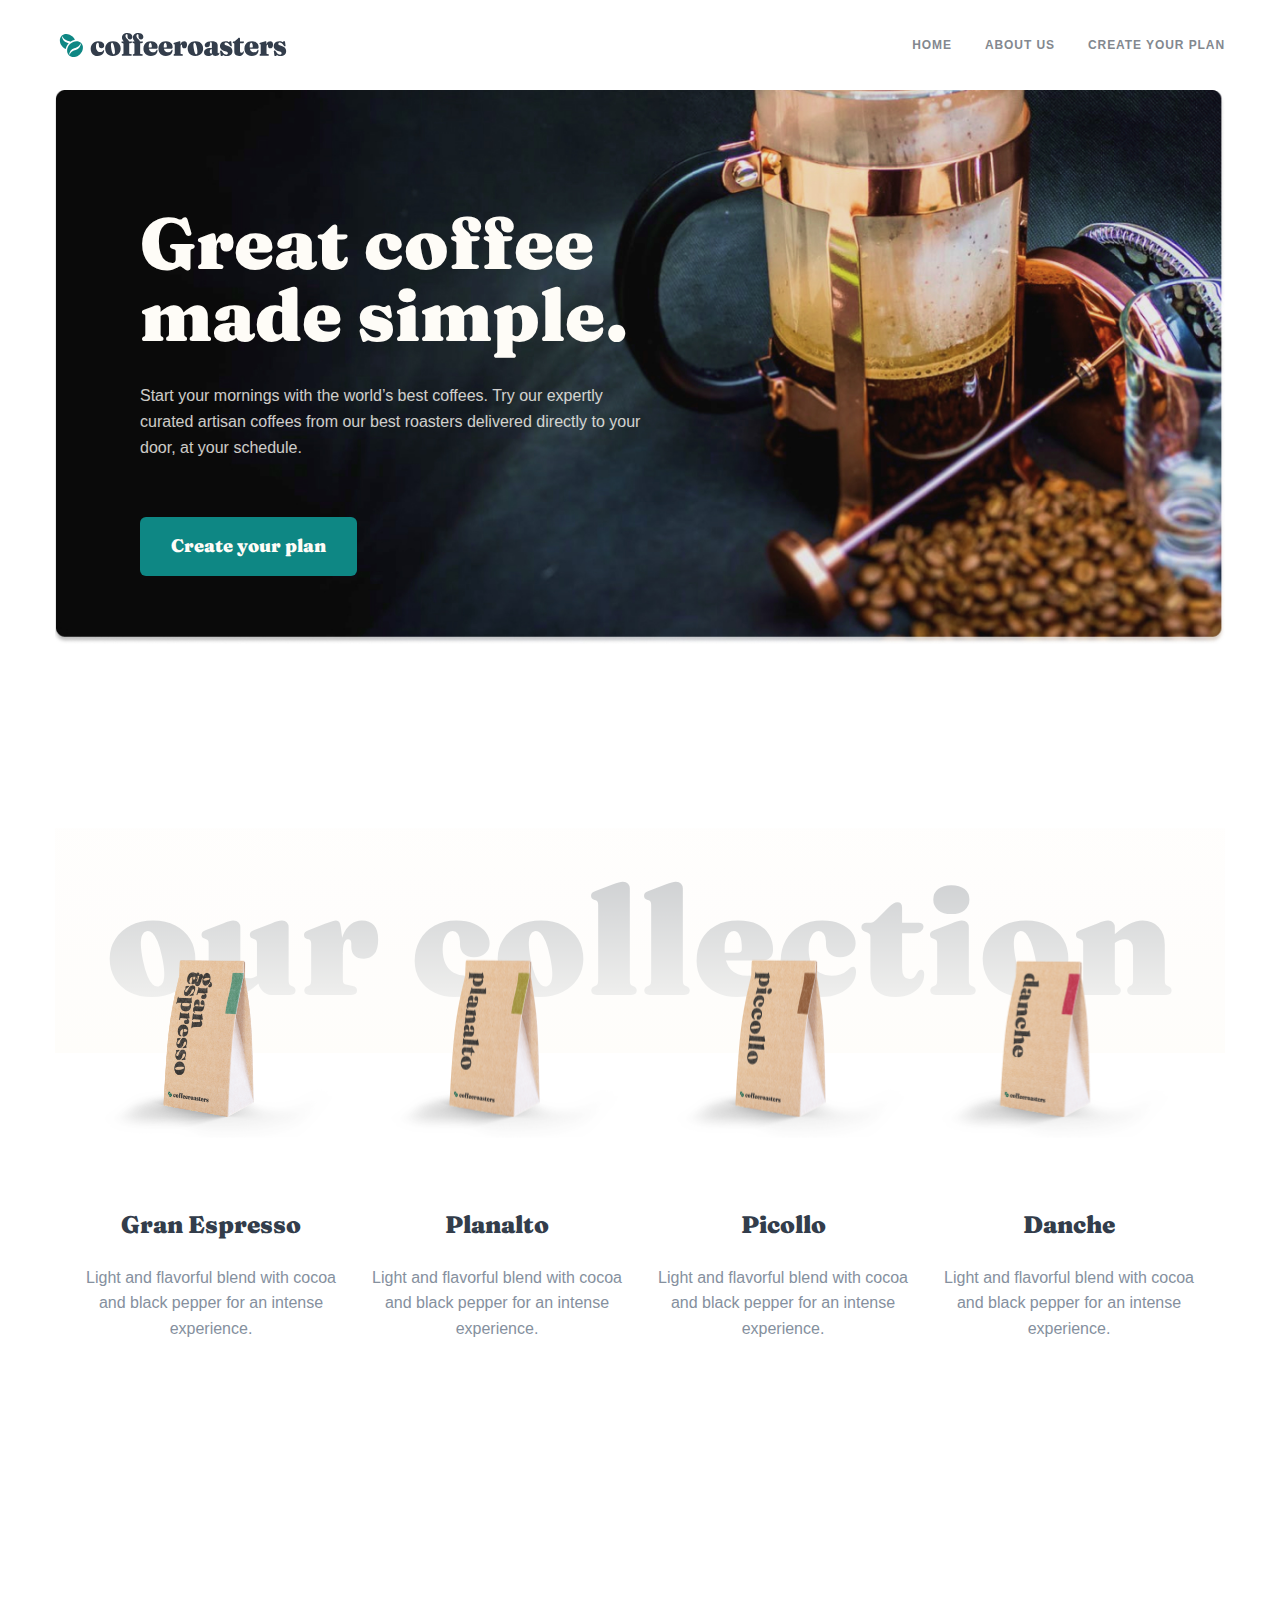
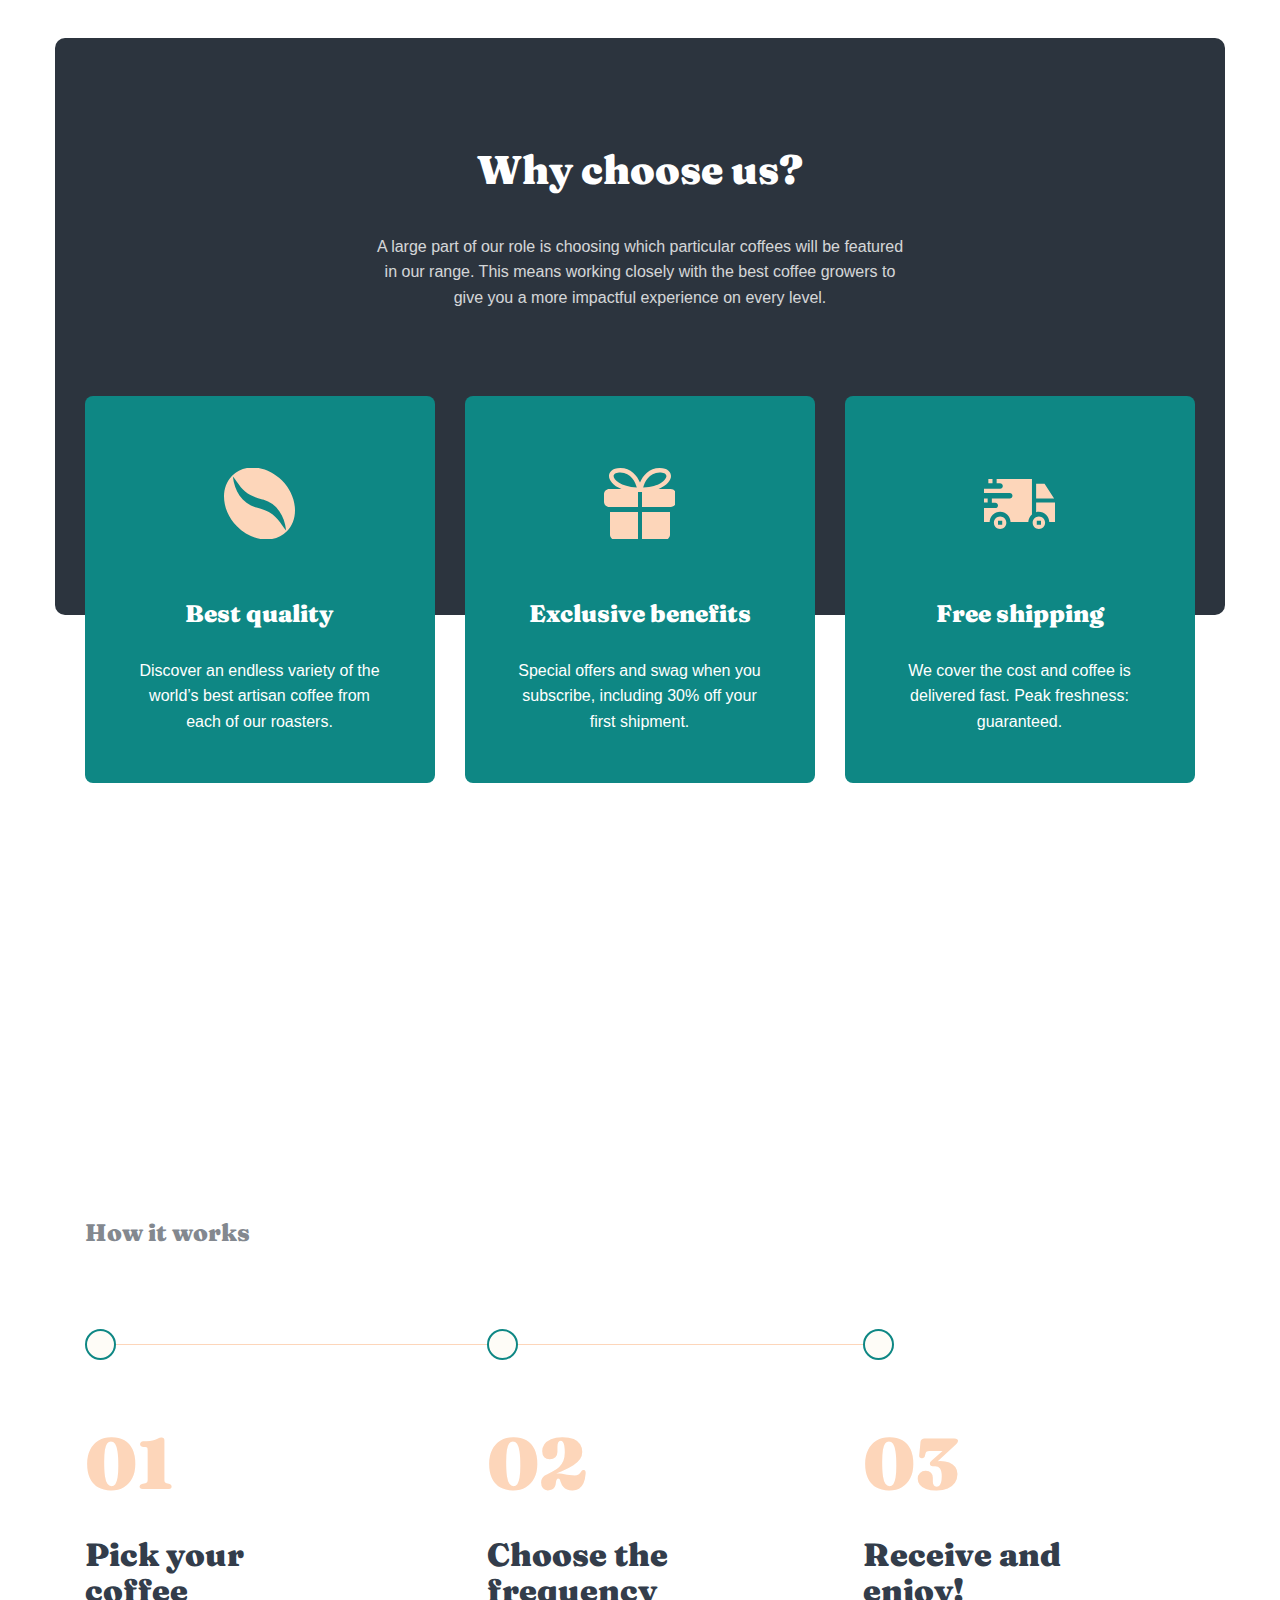
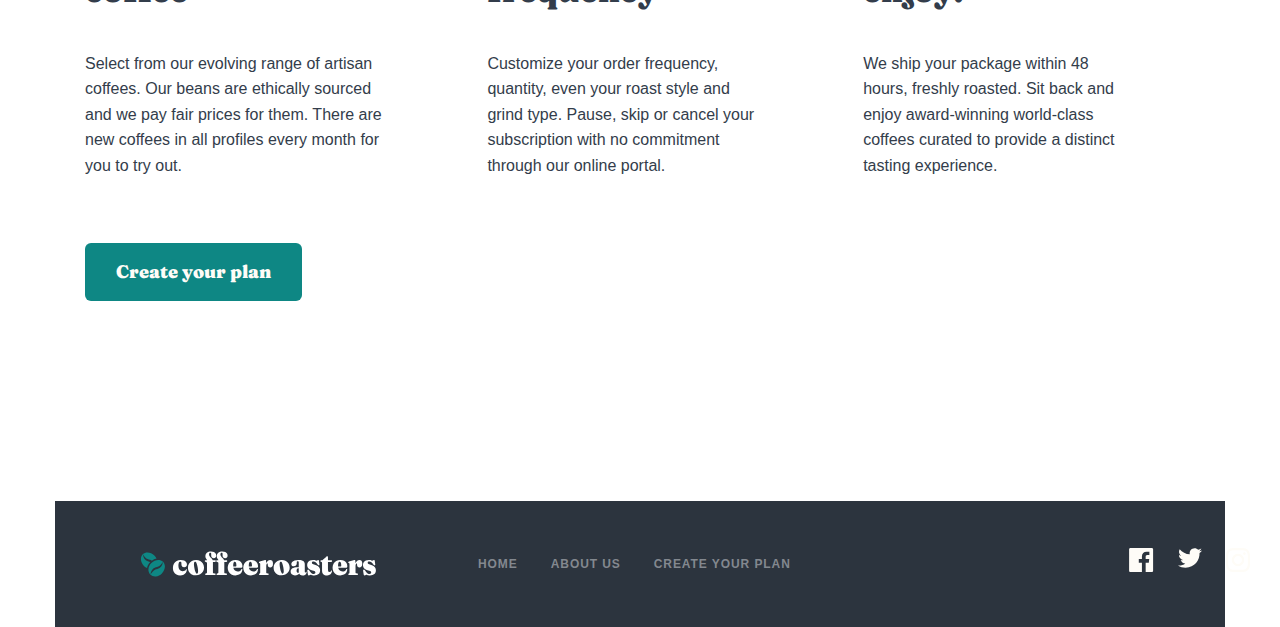
==== commit ed0bef2e: "new responsive" ====
--- a/index.html
+++ b/index.html
@@ -33,7 +33,7 @@
                 <a href="#" class="nav__link site-header__nav-link">Home</a>
               </li>
               <li class="nav__list-item">
-                <a href="#" class="nav__link site-header__nav-link">About us</a>
+                <a href="./about_as.html" class="nav__link site-header__nav-link">About us</a>
               </li>
               <li class="nav__list-item">
                 <a href="#" class="nav__link site-header__nav-link"
--- a/css/main.css
+++ b/css/main.css
@@ -367,19 +367,19 @@
 }
 
 .container {
-  max-width: 1310px;
+  max-width: 1200px;
   margin: 0 auto;
   padding: 0 15px;
 }
 
-@media only screen and (max-width: 1280px) {
+@media only screen and (max-width: 1200px) {
   .container {
-    max-width: 719px;
-  }
-}
-@media only screen and (max-width: 689px) {
+    max-width: 689px;
+  }
+}
+@media only screen and (max-width: 786px) {
   .container {
-    max-width: 357px;
+    max-width: 327px;
   }
 }
 .nav__list {
@@ -408,7 +408,7 @@
   color: #83888F;
 }
 
-@media screen and (max-width: 689px) {
+@media screen and (max-width: 786px) {
   .nav__list {
     flex-direction: column;
     align-items: center;
@@ -455,7 +455,7 @@
   opacity: 0.8;
 }
 
-@media screen and (max-width: 1280px) {
+@media screen and (max-width: 1200px) {
   .intro {
     background-image: url(../../img/intro-bg-tablet.png);
     background-size: cover;
@@ -479,12 +479,12 @@
     margin: 24px 0 40px;
   }
 }
-@media screen and (max-width: 1280px) {
+@media screen and (max-width: 1200px) {
   .intro {
     background-image: url(../../img/intro-bg-tablet.png);
   }
 }
-@media screen and (max-width: 689px) {
+@media screen and (max-width: 786px) {
   .intro__content-wrapper {
     position: relative;
   }
@@ -532,13 +532,20 @@
   color: #333D4B;
 }
 
-@media screen and (max-width: 1280px) {
+.site-header__burger {
+  display: none;
+}
+
+@media screen and (max-width: 1200px) {
   .site-header__logo-img {
     width: 235px;
     height: 25px;
   }
-}
-@media only screen and (max-width: 689px) {
+  .site-header__burger {
+    display: none;
+  }
+}
+@media only screen and (max-width: 786px) {
   @-webkit-keyframes nav-open {
     0% {
       transform: translateY(-100%);
@@ -570,6 +577,7 @@
     height: 18px;
   }
   .site-header__burger {
+    margin-left: auto;
     cursor: pointer;
     min-height: 15px;
     width: 20px;
@@ -692,7 +700,7 @@
   color: #85909e;
 }
 
-@media screen and (max-width: 1280px) {
+@media screen and (max-width: 1200px) {
   .collection {
     margin-top: 144px;
   }
@@ -734,7 +742,7 @@
     line-height: 25px;
   }
 }
-@media screen and (max-width: 689px) {
+@media screen and (max-width: 786px) {
   .collection {
     margin-top: 120px;
   }
@@ -879,7 +887,7 @@
   margin: 0 auto;
 }
 
-@media only screen and (max-width: 1280px) {
+@media only screen and (max-width: 1200px) {
   .benefits {
     padding: 56px 74px 368px 74px;
     height: 573px;
@@ -933,7 +941,7 @@
     height: 39px;
   }
 }
-@media only screen and (max-width: 689px) {
+@media only screen and (max-width: 786px) {
   .benefits {
     margin-top: 0px;
     padding: 64px 24px 661px 24px;
@@ -1013,7 +1021,7 @@
   margin: 64px 0 200px;
 }
 
-@media screen and (max-width: 1280px) {
+@media screen and (max-width: 1200px) {
   .works {
     width: 689px;
   }
@@ -1031,7 +1039,7 @@
     margin: 44px 0 144px;
   }
 }
-@media screen and (max-width: 689px) {
+@media screen and (max-width: 786px) {
   .works {
     width: 100%;
     margin-top: 900px;
@@ -1118,7 +1126,7 @@
   margin: 0;
 }
 
-@media screen and (max-width: 1280px) {
+@media screen and (max-width: 1200px) {
   .works-item {
     max-width: 223px;
     margin-right: 10px;
@@ -1142,7 +1150,7 @@
     line-height: 25px;
   }
 }
-@media screen and (max-width: 689px) {
+@media screen and (max-width: 786px) {
   .works-item {
     max-width: 327px;
     margin-right: 0;
@@ -1212,7 +1220,7 @@
   color: #FEFCF7;
 }
 
-@media screen and (max-width: 1280px) {
+@media screen and (max-width: 1200px) {
   .footer {
     padding: 54px 175px 54px 200px;
   }
@@ -1241,7 +1249,7 @@
     margin-bottom: 65px;
   }
 }
-@media screen and (max-width: 689px) {
+@media screen and (max-width: 786px) {
   .footer {
     padding: 55px;
   }
@@ -1263,4 +1271,304 @@
 .main-link:hover {
   background: #66D2CF;
   cursor: pointer;
+}
+
+.commitment__img {
+  background-image: url(../../img/commitmet.png);
+  background-repeat: no-repeat;
+  background-size: contain;
+  background-position: top left;
+  width: 485px;
+  height: 606px;
+  border-radius: 10px;
+}
+
+.commitent__wrapper {
+  display: flex;
+  justify-content: space-between;
+  vertical-align: middle;
+  align-items: center;
+}
+
+.commitment__text-wrapper {
+  width: 540px;
+  height: 340px;
+}
+
+.commitment__title {
+  font-family: "Fraunces 9pt";
+  font-style: normal;
+  font-weight: 900;
+  font-size: 40px;
+  line-height: 48px;
+}
+
+.commitment__description {
+  font-family: "Barlow";
+  font-style: normal;
+  font-weight: 400;
+  font-size: 16px;
+  line-height: 26px;
+  /* or 162% */
+  color: #333D4B;
+}
+
+@media only screen and (max-width: 1200px) {
+  .commitment__img {
+    background-image: url(../../img/commitmet.png);
+    background-repeat: no-repeat;
+    background-size: cover;
+    background-position: top left;
+    width: 281px;
+    height: 470px;
+    border-radius: 10px;
+  }
+  .commitent__wrapper {
+    display: flex;
+    justify-content: space-between;
+    vertical-align: middle;
+    align-items: center;
+  }
+  .commitment__text-wrapper {
+    width: 339px;
+    height: 453px;
+  }
+  .commitment__title {
+    font-family: "Fraunces 9pt";
+    font-style: normal;
+    font-weight: 900;
+    font-size: 32px;
+    line-height: 48px;
+  }
+  .commitment__description {
+    font-family: "Barlow";
+    font-style: normal;
+    font-weight: 400;
+    font-size: 15px;
+    line-height: 25px;
+    color: #333D4B;
+  }
+}
+@media only screen and (max-width: 786px) {
+  .commitment__img {
+    background-image: url(../../img/commitmet.png);
+    background-repeat: no-repeat;
+    background-size: cover;
+    background-position: top left;
+    width: 327px;
+    height: 400px;
+    border-radius: 10px;
+  }
+  .commitent__wrapper {
+    display: flex;
+    justify-content: space-between;
+    flex-direction: row;
+    flex-wrap: wrap;
+    vertical-align: middle;
+    align-items: center;
+  }
+  .commitment__text-wrapper {
+    width: 327px;
+    height: 453px;
+  }
+  .commitment__title {
+    font-family: "Fraunces 9pt";
+    font-style: normal;
+    font-weight: 900;
+    font-size: 32px;
+    line-height: 48px;
+  }
+  .commitment__description {
+    font-family: "Barlow";
+    font-style: normal;
+    font-weight: 400;
+    font-size: 15px;
+    line-height: 25px;
+    color: #333D4B;
+  }
+}
+.about-us__intro {
+  background-image: url(../../img/Group\ 7.png);
+  background-repeat: no-repeat;
+  background-size: cover;
+  width: 100%;
+  height: 450px;
+  border-radius: 10px;
+  align-items: center;
+  vertical-align: middle;
+  padding: 137px 750px 137px 85px;
+  margin-bottom: 168px;
+}
+
+.about-us__intro-wrapper {
+  width: 445px;
+  height: 176px;
+}
+
+.aboutus__title {
+  font-family: "Fraunces";
+  font-style: normal;
+  font-weight: 900;
+  font-size: 40px;
+  line-height: 48px;
+  color: #FEFCF7;
+}
+
+.aboutus__des {
+  font-family: "Barlow";
+  font-style: normal;
+  font-weight: 400;
+  font-size: 16px;
+  line-height: 26px;
+  color: #FEFCF7;
+}
+
+@media only screen and (max-width: 1200px) {
+  .about-us__intro {
+    background-image: url(../../img/Group\ 7.png);
+    background-repeat: no-repeat;
+    background-size: cover;
+    width: 100%;
+    height: 400px;
+    border-radius: 10px;
+    align-items: center;
+    vertical-align: middle;
+    padding: 118px 233px 118px 58px;
+    margin-bottom: 168px;
+  }
+  .about-us__intro-wrapper {
+    width: 445px;
+    height: 176px;
+  }
+  .aboutus__title {
+    font-family: "Fraunces";
+    font-style: normal;
+    font-weight: 900;
+    font-size: 32px;
+    line-height: 40px;
+    color: #FEFCF7;
+  }
+  .aboutus__des {
+    font-family: "Barlow";
+    font-style: normal;
+    font-weight: 400;
+    font-size: 16px;
+    line-height: 26px;
+    /* or 162% */
+    color: #FEFCF7;
+  }
+}
+@media only screen and (max-width: 786px) {
+  .about-us__intro {
+    background-image: url(../../img/Group\ 7.png);
+    background-repeat: no-repeat;
+    background-size: cover;
+    background-position: center bottom;
+    width: 100%;
+    height: 400px;
+    border-radius: 10px;
+    align-items: center;
+    vertical-align: middle;
+    padding: 111px 24px 87px 24px;
+    margin-bottom: 168px;
+  }
+  .about-us__intro-wrapper {
+    width: 279px;
+    height: 202px;
+    text-align: center;
+  }
+  .aboutus__title {
+    font-family: "Fraunces";
+    font-style: normal;
+    font-weight: 900;
+  }
+  .aboutus__des {
+    font-family: "Barlow";
+    font-style: normal;
+    font-weight: 400;
+    font-size: 15px;
+    line-height: 25px;
+    text-align: center;
+  }
+}
+.quality {
+  height: 474px;
+  border-radius: 10px;
+  background-color: #333D4B;
+  padding: 168px 655px 176px 85px;
+  position: relative;
+  margin-top: 120px;
+}
+
+.quality__text-wrapper {
+  width: 540px;
+  height: 210px;
+}
+
+.quality__text-wrapper::after {
+  background-image: url(../../img/Bitmap.jpg);
+  content: "";
+  display: block;
+  width: 445px;
+  height: 474px;
+  position: absolute;
+  border-radius: 8px;
+  left: 57%;
+  top: -20%;
+}
+
+.quality__title {
+  font-family: "Fraunces";
+  font-style: normal;
+  font-weight: 900;
+  font-size: 40px;
+  line-height: 40px;
+  color: #FEFCF7;
+}
+
+.quality__des {
+  font-family: "Barlow";
+  font-style: normal;
+  font-weight: 400;
+  color: #FEFCF7;
+}
+
+@media only screen and (max-width: 786px) {
+  .quality {
+    height: 448px;
+    border-radius: 10px;
+    background-color: #333D4B;
+    padding: 224px 74px 67px 24px;
+    position: relative;
+    margin-top: 330px;
+  }
+  .quality__text-wrapper {
+    width: 540px;
+    height: 210px;
+  }
+  .quality__text-wrapper::after {
+    background-image: url(../../img/Bitmap.jpg);
+    content: "";
+    display: block;
+    width: 445px;
+    height: 474px;
+    position: absolute;
+    border-radius: 8px;
+    left: 57%;
+    top: -20%;
+  }
+  .quality__title {
+    font-family: "Fraunces";
+    font-style: normal;
+    font-weight: 900;
+    font-size: 40px;
+    line-height: 40px;
+    color: #FEFCF7;
+  }
+  .quality__des {
+    font-family: "Barlow";
+    font-style: normal;
+    font-weight: 400;
+    color: #FEFCF7;
+  }
 }/*# sourceMappingURL=main.css.map */